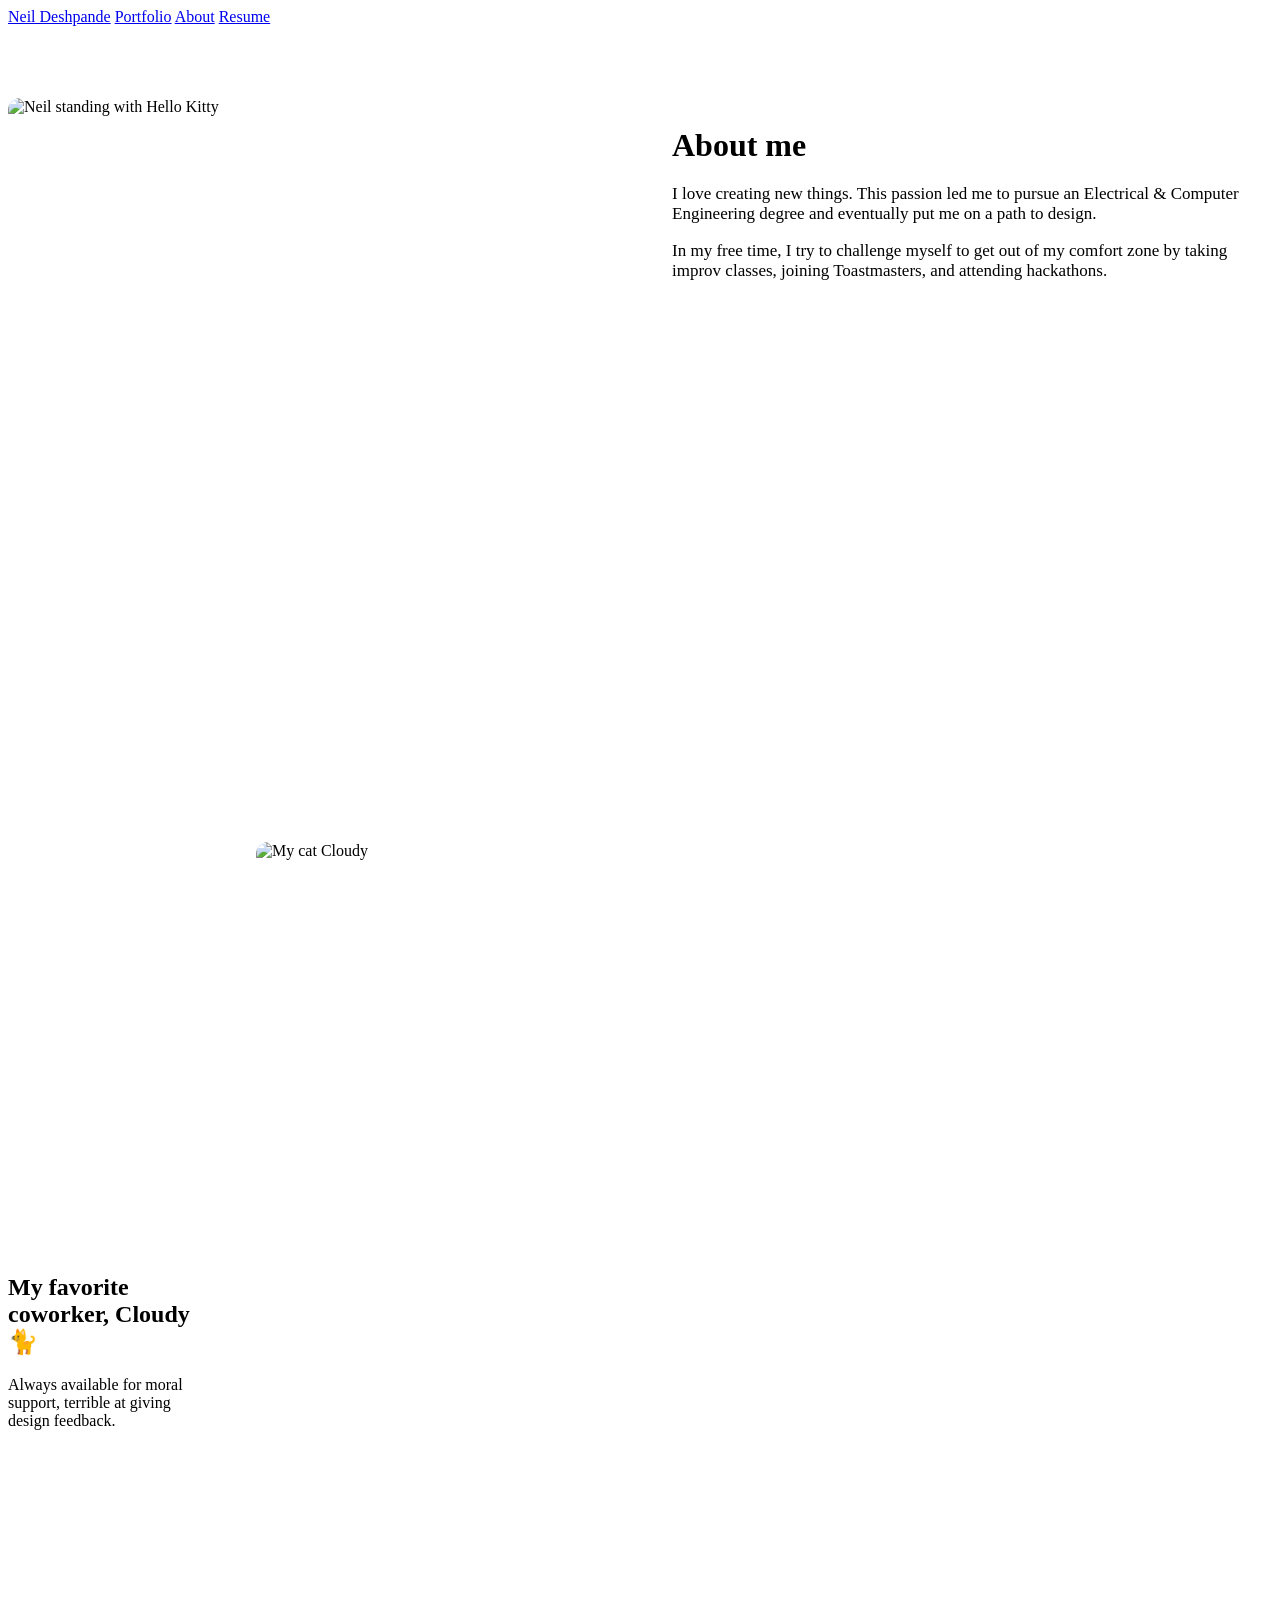
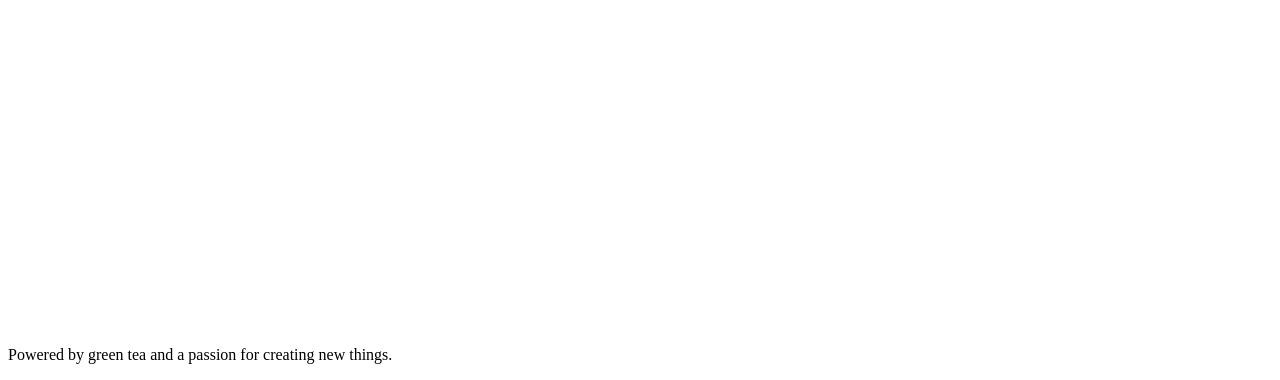
==== about/index.html @ 75266237 "Rename about.html to about/index.html" ====
<!DOCTYPE html>
<html lang="en">
<head>
<meta charset="UTF-8">
<meta name="viewport" content="width=device-width, initial-scale=1.0">
<title>About Neil</title>
<link href="https://fonts.googleapis.com/css2?family=DM+Sans:wght@300;400;500&family=DM+Serif+Display&display=swap" rel="stylesheet">
<link rel="stylesheet" href="shared.css">
<style>
  /* ── ABOUT HERO ── */
  .about-hero {
    padding: 72px 0;
    border-bottom: 1px solid var(--border);
  }
  .about-hero-inner {
    display: grid;
    grid-template-columns: 1fr 1fr;
    gap: 4rem;
    align-items: start;
  }

  /* ── PHOTO ── */
  .about-photo {
    width: 100%;
    aspect-ratio: 1;
    border-radius: 12px;
    background: var(--border);
    overflow: hidden;
    display: flex;
    align-items: center;
    justify-content: center;
  }
  .about-photo img {
    width: 100%;
    height: 100%;
    object-fit: cover;
  }
  .about-photo-placeholder {
    font-size: 13px;
    color: var(--text-muted);
    text-align: center;
    padding: 2rem;
    line-height: 1.6;
  }
  .photo-caption {
    font-size: 13px;
    color: var(--text-muted);
    text-align: center;
    margin-top: 0.75rem;
    font-style: italic;
  }

  /* ── BIO ── */
  .about-content { padding-top: 0.5rem; }
  .about-content h1 { margin-bottom: 1.25rem; }
  .about-content p { font-size: 17px; }

  /* ── CAT SECTION ── */
  .cat-section {
    padding: 72px 0;
  }
  .cat-inner {
    display: grid;
    grid-template-columns: 200px 1fr;
    gap: 3rem;
    align-items: center;
  }
  .cat-photo {
    width: 100%;
    aspect-ratio: 1;
    border-radius: 12px;
    background: var(--border);
    overflow: hidden;
    display: flex;
    align-items: center;
    justify-content: center;
  }
  .cat-photo img {
    width: 100%;
    height: 100%;
    object-fit: cover;
  }

  /* ── EXPERIENCE ── */
  .experience-section {
    padding: 72px 0;
    border-top: 1px solid var(--border);
  }
  .exp-list { margin-top: 2rem; }
  .exp-item {
    display: grid;
    grid-template-columns: 160px 1fr;
    gap: 2rem;
    padding: 1.5rem 0;
    border-bottom: 1px solid var(--border-light);
  }
  .exp-item:last-child { border-bottom: none; }
  .exp-date { font-size: 13px; color: var(--text-muted); padding-top: 3px; line-height: 1.5; }
  .exp-role { font-size: 15px; font-weight: 500; color: var(--text); margin-bottom: 0.2rem; }
  .exp-company { font-size: 14px; color: var(--text-secondary); margin-bottom: 0; }

  /* ── CTA ── */
  .about-cta {
    padding: 72px 0;
    text-align: center;
    border-top: 1px solid var(--border);
  }
  .btn {
    display: inline-block;
    padding: 0.75rem 1.75rem;
    background: var(--text);
    color: #fff;
    border-radius: 8px;
    text-decoration: none;
    font-size: 15px;
    font-weight: 500;
    transition: opacity 0.15s;
  }
  .btn:hover { opacity: 0.85; }
  .btn-outline {
    background: transparent;
    color: var(--text);
    border: 1px solid var(--border);
    margin-left: 0.75rem;
  }
  .btn-outline:hover { background: var(--border-light); opacity: 1; }

  @media (max-width: 680px) {
    .about-hero-inner { grid-template-columns: 1fr; }
    .cat-inner { grid-template-columns: 1fr; }
    .cat-photo { max-width: 200px; }
    .exp-item { grid-template-columns: 1fr; gap: 0.25rem; }
    .btn-outline { margin-left: 0; margin-top: 0.75rem; display: inline-block; }
  }
</style>
</head>
<body>

<nav>
  <a href="index.html" class="logo">Neil Deshpande</a>
  <a href="index.html">Portfolio</a>
  <a href="about.html">About</a>
  <a href="resume.pdf" target="_blank">Resume</a>
</nav>

<!-- ABOUT HERO -->
<div class="about-hero">
  <div class="container">
    <div class="about-hero-inner">

      <div>
        <div class="about-photo">
          <img src="about-neil.jpg" alt="Neil standing with Hello Kitty">
        </div>
      </div>

      <div class="about-content">
        <h1>About me</h1>
        <p>I love creating new things. This passion led me to pursue an Electrical & Computer Engineering degree and eventually put me on a path to design.</p>
        <p>In my free time, I try to challenge myself to get out of my comfort zone by taking improv classes, joining Toastmasters, and attending hackathons.</p>
      </div>

    </div>
  </div>
</div>

<!-- CAT -->
<div class="cat-section">
  <div class="container">
    <div class="cat-inner">
      <div>
        <h2>My favorite coworker, Cloudy 🐈</h2>
        <p>Always available for moral support, terrible at giving design feedback.</p>
      </div>
      <div class="cat-photo">
        <img src="photo-cloudy.jpg" alt="My cat Cloudy">
      </div>
    </div>
  </div>
</div>

<footer>
  <p>Powered by green tea and a passion for creating new things.</p>
</footer>

</body>
</html>
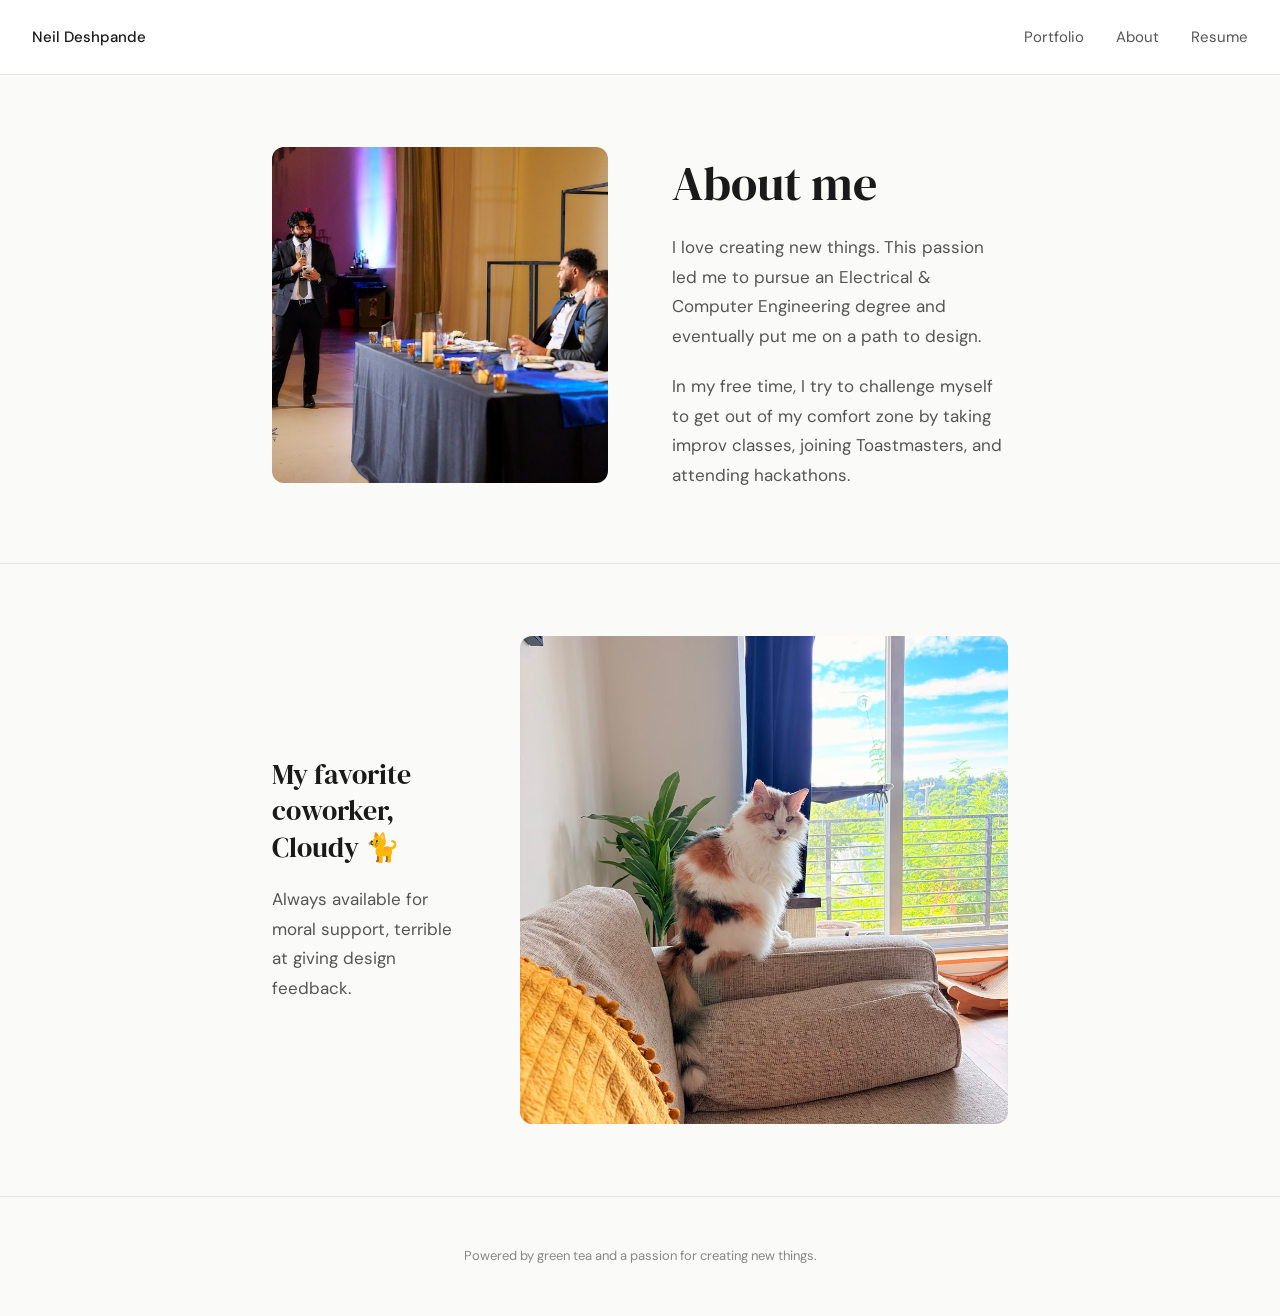
==== commit 05e57296: "Add files via upload" ====
--- a/about/index.html
+++ b/about/index.html
@@ -5,7 +5,7 @@
 <meta name="viewport" content="width=device-width, initial-scale=1.0">
 <title>About Neil</title>
 <link href="https://fonts.googleapis.com/css2?family=DM+Sans:wght@300;400;500&family=DM+Serif+Display&display=swap" rel="stylesheet">
-<link rel="stylesheet" href="shared.css">
+<link rel="stylesheet" href="/shared.css">
 <style>
   /* ── ABOUT HERO ── */
   .about-hero {
@@ -137,10 +137,10 @@
 <body>
 
 <nav>
-  <a href="index.html" class="logo">Neil Deshpande</a>
-  <a href="index.html">Portfolio</a>
-  <a href="about.html">About</a>
-  <a href="resume.pdf" target="_blank">Resume</a>
+  <a href="/" class="logo">Neil Deshpande</a>
+  <a href="/">Portfolio</a>
+  <a href="/about/">About</a>
+  <a href="/resume.pdf" target="_blank">Resume</a>
 </nav>
 
 <!-- ABOUT HERO -->
@@ -150,7 +150,7 @@
 
       <div>
         <div class="about-photo">
-          <img src="about-neil.jpg" alt="Neil standing with Hello Kitty">
+          <img src="/about-neil.jpg" alt="Neil standing with Hello Kitty">
         </div>
       </div>
 
@@ -173,7 +173,7 @@
         <p>Always available for moral support, terrible at giving design feedback.</p>
       </div>
       <div class="cat-photo">
-        <img src="photo-cloudy.jpg" alt="My cat Cloudy">
+        <img src="/photo-cloudy.jpg" alt="My cat Cloudy">
       </div>
     </div>
   </div>
--- a/shared.css
+++ b/shared.css
@@ -0,0 +1,99 @@
+/* ============================================
+   NEIL DESHPANDE PORTFOLIO — SHARED STYLES
+   Used by: index.html, about.html, and all case studies
+   ============================================ */
+
+*, *::before, *::after { box-sizing: border-box; margin: 0; padding: 0; }
+
+:root {
+  --text: #1a1a1a;
+  --text-secondary: #555;
+  --text-muted: #888;
+  --bg: #fafaf8;
+  --surface: #ffffff;
+  --border: #e8e6e0;
+  --border-light: #f0ede6;
+}
+
+body {
+  font-family: 'DM Sans', sans-serif;
+  background: var(--bg);
+  color: var(--text);
+  font-size: 17px;
+  line-height: 1.75;
+  -webkit-font-smoothing: antialiased;
+}
+
+/* NAV */
+nav {
+  padding: 1.5rem 2rem;
+  display: flex;
+  align-items: center;
+  gap: 2rem;
+  border-bottom: 1px solid var(--border);
+  background: var(--surface);
+  position: sticky;
+  top: 0;
+  z-index: 100;
+}
+nav .logo {
+  font-weight: 500;
+  font-size: 15px;
+  color: var(--text);
+  text-decoration: none;
+  margin-right: auto;
+}
+nav a {
+  color: var(--text-secondary);
+  text-decoration: none;
+  font-size: 15px;
+  transition: color 0.15s;
+}
+nav a:hover { color: var(--text); }
+
+/* LAYOUT */
+.container { max-width: 800px; margin: 0 auto; padding: 0 2rem; }
+.wide { max-width: 800px; margin: 0 auto; padding: 0 2rem; }
+
+/* FOOTER */
+footer {
+  padding: 3rem 0;
+  text-align: center;
+  border-top: 1px solid var(--border);
+}
+footer p { font-size: 13px; color: var(--text-muted); }
+
+/* SECTIONS */
+section { padding: 72px 0; border-bottom: 1px solid var(--border); }
+section:last-of-type { border-bottom: none; }
+
+.section-label {
+  font-size: 12px;
+  text-transform: uppercase;
+  letter-spacing: 0.1em;
+  color: var(--text-muted);
+  margin-bottom: 1.25rem;
+}
+
+h1 {
+  font-family: 'DM Serif Display', serif;
+  font-size: clamp(2rem, 4vw, 3rem);
+  font-weight: 400;
+  line-height: 1.2;
+  margin-bottom: 1.25rem;
+}
+h2 {
+  font-family: 'DM Serif Display', serif;
+  font-size: 1.75rem;
+  font-weight: 400;
+  margin-bottom: 1.25rem;
+  line-height: 1.3;
+}
+h3 { font-size: 1.1rem; font-weight: 500; margin-bottom: 0.75rem; }
+p { margin-bottom: 1.25rem; color: var(--text-secondary); }
+p:last-child { margin-bottom: 0; }
+
+@media (max-width: 600px) {
+  nav { gap: 1.25rem; }
+  .container, .wide { padding: 0 1.25rem; }
+}
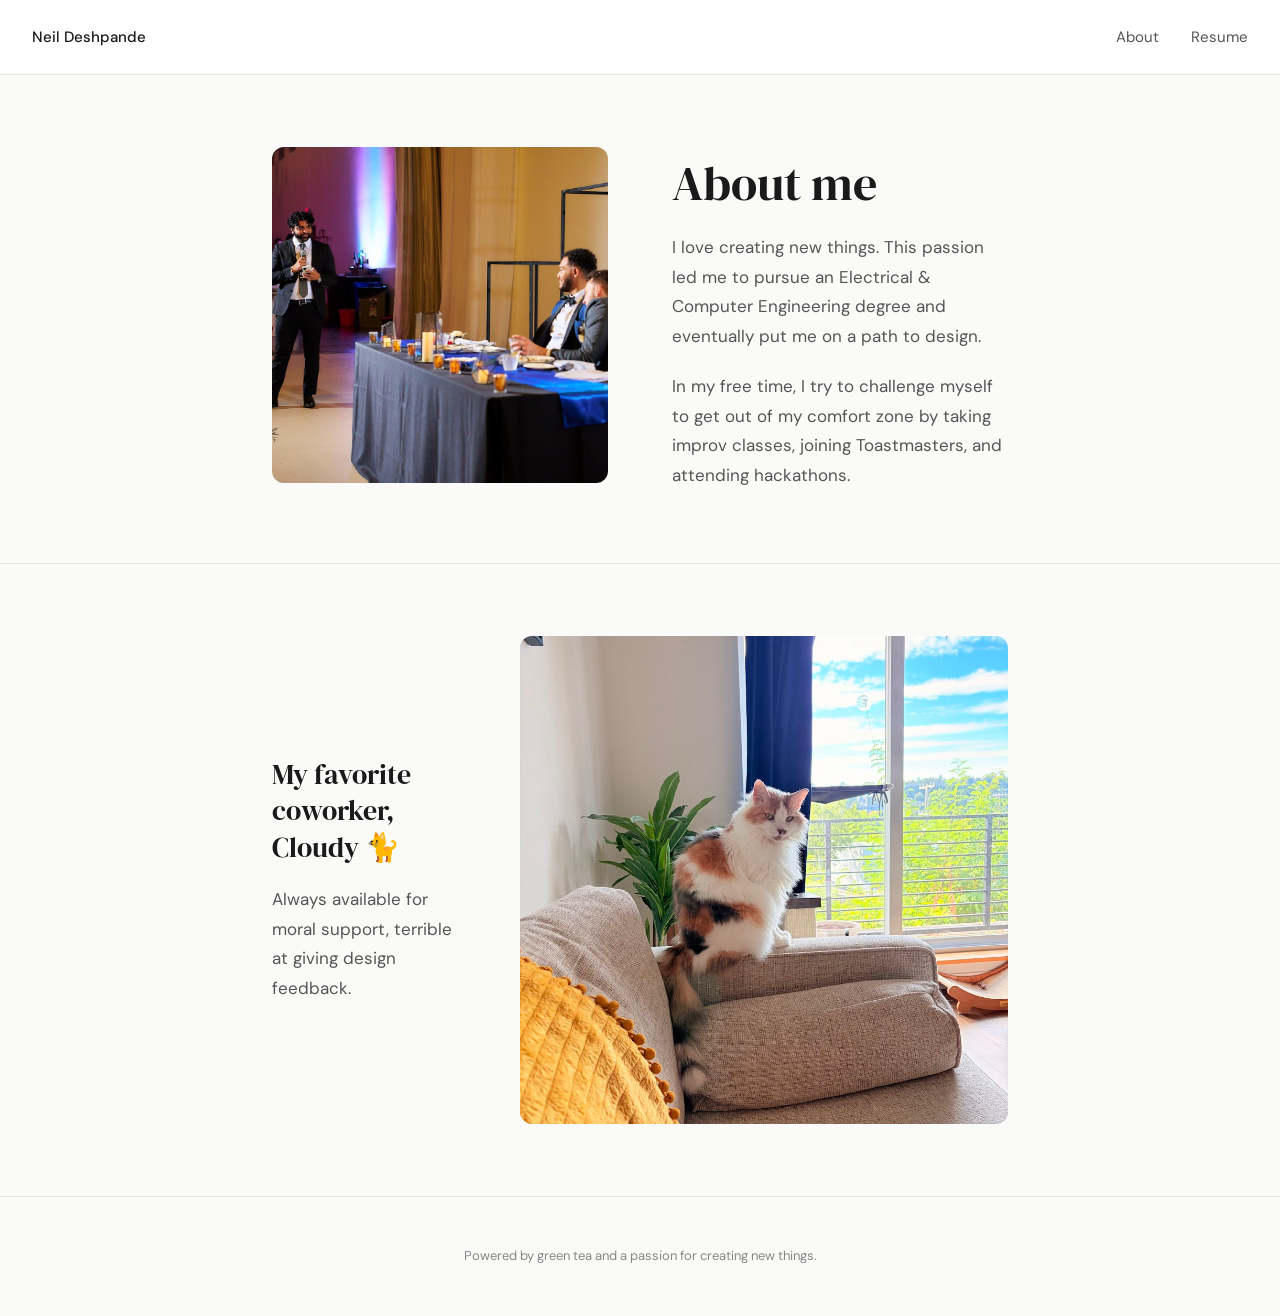
==== commit 5df8facd: "Update index.html" ====
--- a/about/index.html
+++ b/about/index.html
@@ -133,12 +133,20 @@
     .btn-outline { margin-left: 0; margin-top: 0.75rem; display: inline-block; }
   }
 </style>
+  <!-- Google tag (gtag.js) -->
+<script async src="https://www.googletagmanager.com/gtag/js?id=G-539Z41YTE7"></script>
+<script>
+  window.dataLayer = window.dataLayer || [];
+  function gtag(){dataLayer.push(arguments);}
+  gtag('js', new Date());
+
+  gtag('config', 'G-539Z41YTE7');
+</script>
 </head>
 <body>
 
 <nav>
   <a href="/" class="logo">Neil Deshpande</a>
-  <a href="/">Portfolio</a>
   <a href="/about/">About</a>
   <a href="/resume.pdf" target="_blank">Resume</a>
 </nav>
